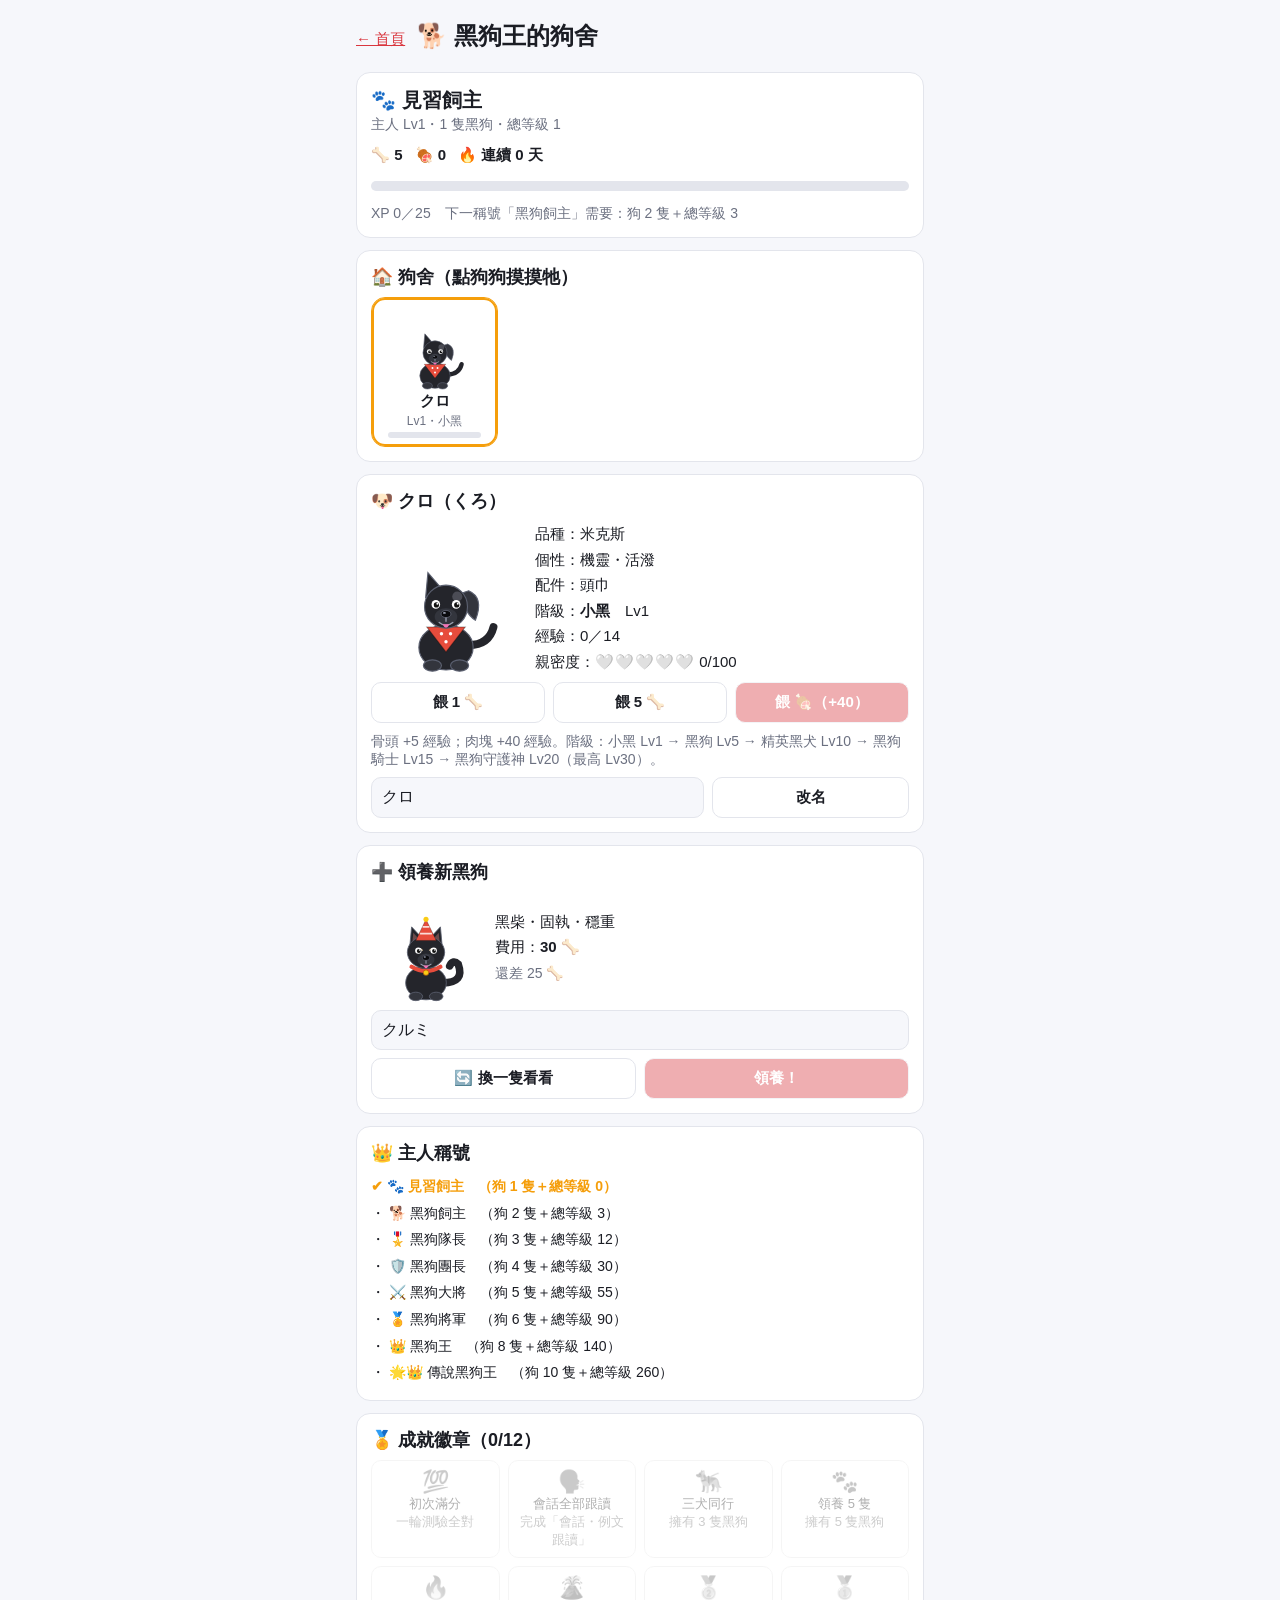
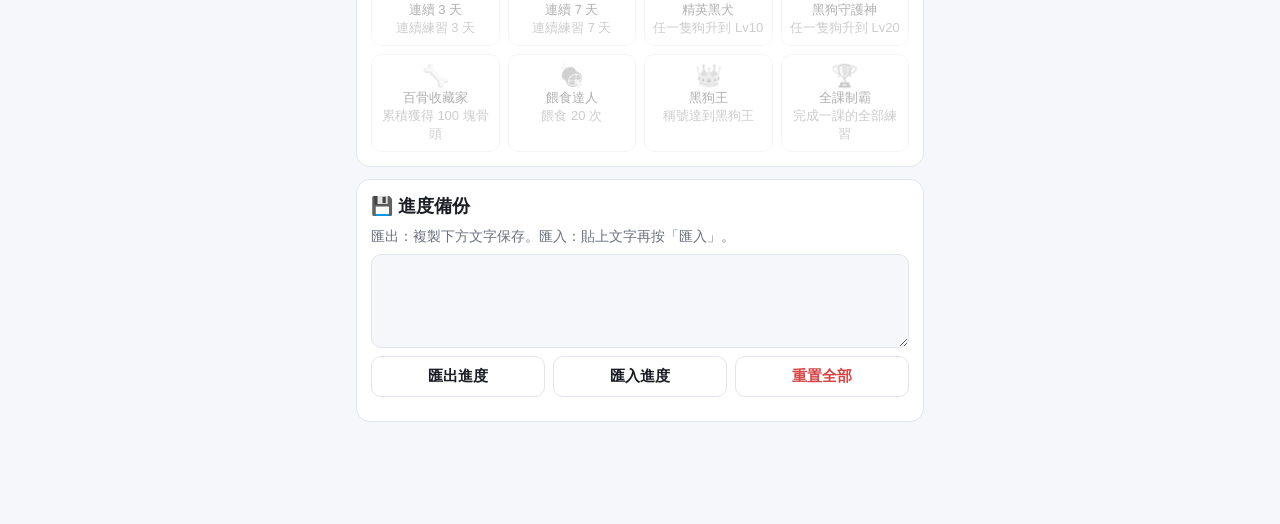
==== kennel.html @ 77632ab3 "みんなの日本語・黑狗王之路：第23課＋黑狗王系統" ====
<!doctype html><html lang="zh-Hant"><head><meta charset="utf-8"><link rel="icon" href="data:,"><meta http-equiv="Cache-Control" content="no-cache"><meta name="viewport" content="width=device-width,initial-scale=1"><title>狗舍｜みんなの日本語・黑狗王之路</title><link rel="stylesheet" href="style.css?v=1"></head><body><div class="w">
<div class="wk-top" style="padding:8px 0"><a class="nav" href="index.html">← 首頁</a><h1>🐕 黑狗王的狗舍</h1></div><div id="kennel"></div></div>
<script>window.PAGEVER="1"</script><script src="jp.js?v=1"></script><script src="rw.js?v=1"></script><script src="dogs.js?v=1"></script><script>DOGS.kennel(document.getElementById("kennel"));RW.verCheck()</script></body></html>
---- style.css ----
:root{--tint:#eef3ff;--bg:#f6f7fb;--fg:#1b1d24;--mu:#6b7080;--cd:#fff;--ln:#e3e5ec;--ac:#2f6fed;--ok:#1a9a5a;--bad:#d64545}
@media(prefers-color-scheme:dark){:root{--tint:#232a3b;--bg:#121318;--fg:#eceef4;--mu:#9aa0b0;--cd:#1d1f27;--ln:#2c2f3a;--ac:#6ea0ff}}
*{box-sizing:border-box}body{margin:0;background:var(--bg);color:var(--fg);font-family:-apple-system,"PingFang TC","Noto Sans TC",sans-serif;padding-bottom:70px}
.w{max-width:600px;margin:0 auto;padding:8px 16px 16px;display:flex;flex-direction:column;gap:8px}h1{font-size:24px;margin:4px 0}h2{font-size:20px;margin:14px 0 0;padding-top:6px;border-top:2px solid var(--ln)}
.box{background:var(--cd);border:1px solid var(--ln);border-radius:14px;padding:18px;display:flex;flex-direction:column;gap:10px}.c{text-align:center}
.seg{display:flex;flex-wrap:wrap;gap:4px;background:var(--ln);border-radius:8px;padding:3px}.seg button{flex:1 1 auto;padding:8px 10px;border:0;border-radius:6px;font-size:15px;background:transparent;color:var(--fg)}.seg button.on{background:var(--ac);color:#fff}
.row{display:flex;flex-wrap:wrap;gap:8px}.b{flex:1 1 110px;padding:12px;font-size:17px;border-radius:10px;border:1px solid var(--ln);background:var(--cd);color:var(--fg);font-weight:600}.b.p{background:var(--ac);color:#fff}
.big{font-size:38px;font-weight:800;overflow-wrap:anywhere}.hl{color:var(--ac)}.mu{color:var(--mu)}.cue{padding:10px;border-radius:10px;background:var(--ln);font-size:18px;font-weight:700}.tx .cue:empty{display:none}
.ga{display:grid;grid-template-columns:repeat(auto-fill,minmax(140px,1fr));gap:10px}
.ca{position:relative;background:var(--cd);border:1px solid var(--ln);border-radius:14px;padding:26px 10px 10px;text-align:center;cursor:pointer;min-width:0}
.ca.cur{border-color:var(--ac);box-shadow:0 0 0 2px var(--ac) inset}.ca .en{font-size:17px;font-weight:800;overflow-wrap:anywhere}.ca .zh{font-size:14px;margin-top:2px}.ca .tg{font-size:12px;color:var(--mu);margin-top:4px}.ca .sp{position:absolute;top:8px;right:10px;font-size:14px;opacity:.7}
.sen{font-size:20px;font-weight:700;line-height:1.4}.def{font-size:17px;line-height:1.5}
.sn{position:relative;padding:6px 40px 6px 8px;border-radius:8px;font-size:18px;line-height:1.55;cursor:pointer}.sn.hl{background:var(--tint);outline:2px solid var(--ac)}.pa{margin-bottom:10px}
.sn .pm{position:absolute;right:4px;top:6px;font-size:12px}.kw{background:#ffe9a8;color:#1b1d24;border-radius:4px;padding:0 3px;font-weight:700}.kw sup{color:#c0392b;font-size:11px;margin-right:2px}.gl{color:var(--mu);font-size:14px}
.tb{width:100%;border-collapse:collapse;font-size:16px}.tb td{padding:8px;border-bottom:1px solid var(--ln);cursor:pointer}.tb td:first-child{font-weight:700;width:38%}
a.nav{color:var(--ac)}

/* week header + jump nav */
.wk{display:flex;flex-direction:column;gap:6px}
.wk-top{display:flex;align-items:baseline;gap:8px 12px;flex-wrap:wrap;font-size:15px}
.wk h1{font-size:16px;margin:0;display:flex;align-items:baseline;gap:6px;white-space:nowrap}
.wk-date{font-size:14px;font-weight:600;color:var(--mu);letter-spacing:0;opacity:.95}
.jump{position:sticky;top:0;z-index:30;background:var(--bg);margin:0 -16px;padding:2px 8px 0;
  box-shadow:0 8px 0 0 var(--bg)}
.jump-bar{display:flex;border-bottom:1px solid var(--ln)}
.jump button{flex:1;padding:11px 6px 10px;font-size:16px;font-weight:650;line-height:1.2;border:0;border-radius:0;background:transparent;color:var(--mu);-webkit-tap-highlight-color:transparent;position:relative}
.jump button.on{background:transparent;color:var(--fg);font-weight:800}
.jump button.on::after{content:"";position:absolute;left:22%;right:22%;bottom:-1px;height:2.5px;background:var(--ac);border-radius:2px 2px 0 0}
.panel[hidden]{display:none!important}
.panel{display:flex;flex-direction:column;gap:10px}

#pv,#pl,#nx{flex:1 1 0;min-width:0;padding:12px 6px;font-size:15px;white-space:nowrap}
.zhs{display:none;font-size:15px;line-height:1.5;color:var(--mu);font-weight:400;margin-top:2px}.showzh .zhs{display:block}
.vl{border-top:1px solid var(--ln);padding-top:10px;display:flex;flex-direction:column;gap:4px}.vw{font-size:15px;line-height:1.45}.vw.pl{cursor:pointer}.vw .vn{color:#c0392b;margin-right:3px}

.bc{padding:12px 14px;gap:4px}.bc .big{font-size:34px;line-height:1.15}.bc .pm{line-height:1.1}.bc .pm:empty,.bc #ipa,.bc #def,.bc #ex:empty{display:none}.bc #tag{font-size:15px;line-height:1.3}.bc #tag .nt{font-size:12px;display:block}.bc #ex{text-align:center;margin-top:4px;line-height:1.4}.bc .cue{padding:6px 10px;font-size:16px;margin-top:2px}
.bc .cue:empty{display:none}

.ph{margin:10px 0;padding:0}.ph img{display:block;width:100%;height:180px;object-fit:cover;border-radius:12px}.ph figcaption{font-size:11px;color:var(--mu);margin-top:4px;line-height:1.4}

/* ===== 日文版 ===== */
:root{--ac:#d9363e}@media(prefers-color-scheme:dark){:root{--ac:#ff7a80;--tint:#3a2326}}:root{--tint:#fdecec}
body{font-family:-apple-system,"PingFang TC","Hiragino Sans","Noto Sans TC","Noto Sans JP",sans-serif}
ruby{ruby-align:center}rt{font-size:.5em;font-weight:500;color:var(--mu);letter-spacing:0}.nofg rt{display:none}
.ctl{display:flex;gap:8px}.tg{flex:1;padding:8px;border-radius:10px;border:1px solid var(--ln);background:var(--cd);color:var(--mu);font-size:14px;font-weight:600}.tg.on{color:var(--fg);border-color:var(--ac)}
.bc{padding:14px;gap:6px;align-items:center}.bc .big{font-size:40px;line-height:1.3}.bc .big.zhf{font-size:28px}.bc .rbig{font-size:34px;font-weight:800;line-height:1.7}.zhb{font-size:22px;font-weight:700;color:var(--ac)}
.bk{display:flex;flex-direction:column;gap:4px;align-items:center}.exs{margin-top:6px;border-top:1px dashed var(--ln);padding-top:8px}.exj{font-size:20px;line-height:1.9;font-weight:600}
.vb{display:inline-block;font-size:12px;border:1px solid var(--ln);border-radius:8px;padding:0 6px;color:var(--mu);font-weight:600}.vb.vi{color:#1a8a5a;border-color:#1a8a5a}.vb.vt{color:#c2410c;border-color:#c2410c}
.cue{padding:10px;border-radius:10px;background:var(--ln);font-size:18px;font-weight:700;text-align:center}.cue:empty{display:none}
.ca{padding:24px 8px 8px}.ca .en{font-size:19px;font-weight:800;line-height:1.8}.ca .zh{font-size:13px}.ca .tg2{margin-top:4px}
.hl{color:var(--ac)}.zhs{display:none;font-size:15px;line-height:1.5;color:var(--mu);font-weight:400;margin-top:2px}.showzh .zhs{display:block}
.sn{padding:6px 8px;border-radius:10px;font-size:20px;line-height:1.9;cursor:pointer;margin-bottom:4px}.sn .jt{font-weight:600}.sn.rep{margin-left:10px}.rn{display:inline-block;font-size:12px;font-weight:700;color:var(--mu);margin-right:6px}
.sn.r0{background:rgba(217,54,62,.07)}.sn.r1{background:rgba(47,111,237,.08)}.sn.hl{background:var(--tint);outline:2px solid var(--ac);color:inherit}.sn.hide .jt{filter:blur(8px)}.jt.rep{padding-left:14px;color:var(--ac)}
.nl{padding:6px 4px;cursor:pointer;border-bottom:1px solid var(--ln)}.nj{font-size:20px;line-height:1.9;font-weight:600}.ncard{display:flex;flex-direction:column;gap:2px;border-top:2px solid var(--ln);padding-top:10px}.tip{font-size:14px;color:var(--mu);margin-top:4px}
.tb th{text-align:left;font-size:14px;color:var(--mu);padding:6px}.tb td:first-child{width:auto}
.qr{min-height:24px;font-weight:700;font-size:17px}.why{font-weight:400;font-size:15px;color:var(--fg);margin-top:4px;line-height:1.5}.sen.ok{color:var(--ok)}.sen.bad{color:var(--bad)}.sen.zhf{font-size:24px}
.blank{display:inline-block;min-width:1.6em;border-bottom:3px solid var(--ac);text-align:center;color:var(--ac);font-weight:800}.blank.good{color:var(--ok);border-color:var(--ok)}.blank.wrong{color:var(--bad);border-color:var(--bad)}
.zhq{font-size:20px;font-weight:700}.ans-line{min-height:56px;border:2px dashed var(--ln);border-radius:12px;padding:8px;display:flex;flex-wrap:wrap;gap:6px;justify-content:center;align-items:center}
.chips{display:flex;flex-wrap:wrap;gap:8px;justify-content:center}.chip{font-size:19px;padding:6px 12px;border-radius:10px;border:1px solid var(--ln);background:var(--cd);color:var(--fg);line-height:1.9}.chip.on{border-color:var(--ac)}.chip.used{opacity:.25}
#qo .b{font-size:20px}
.pm:empty{display:none}
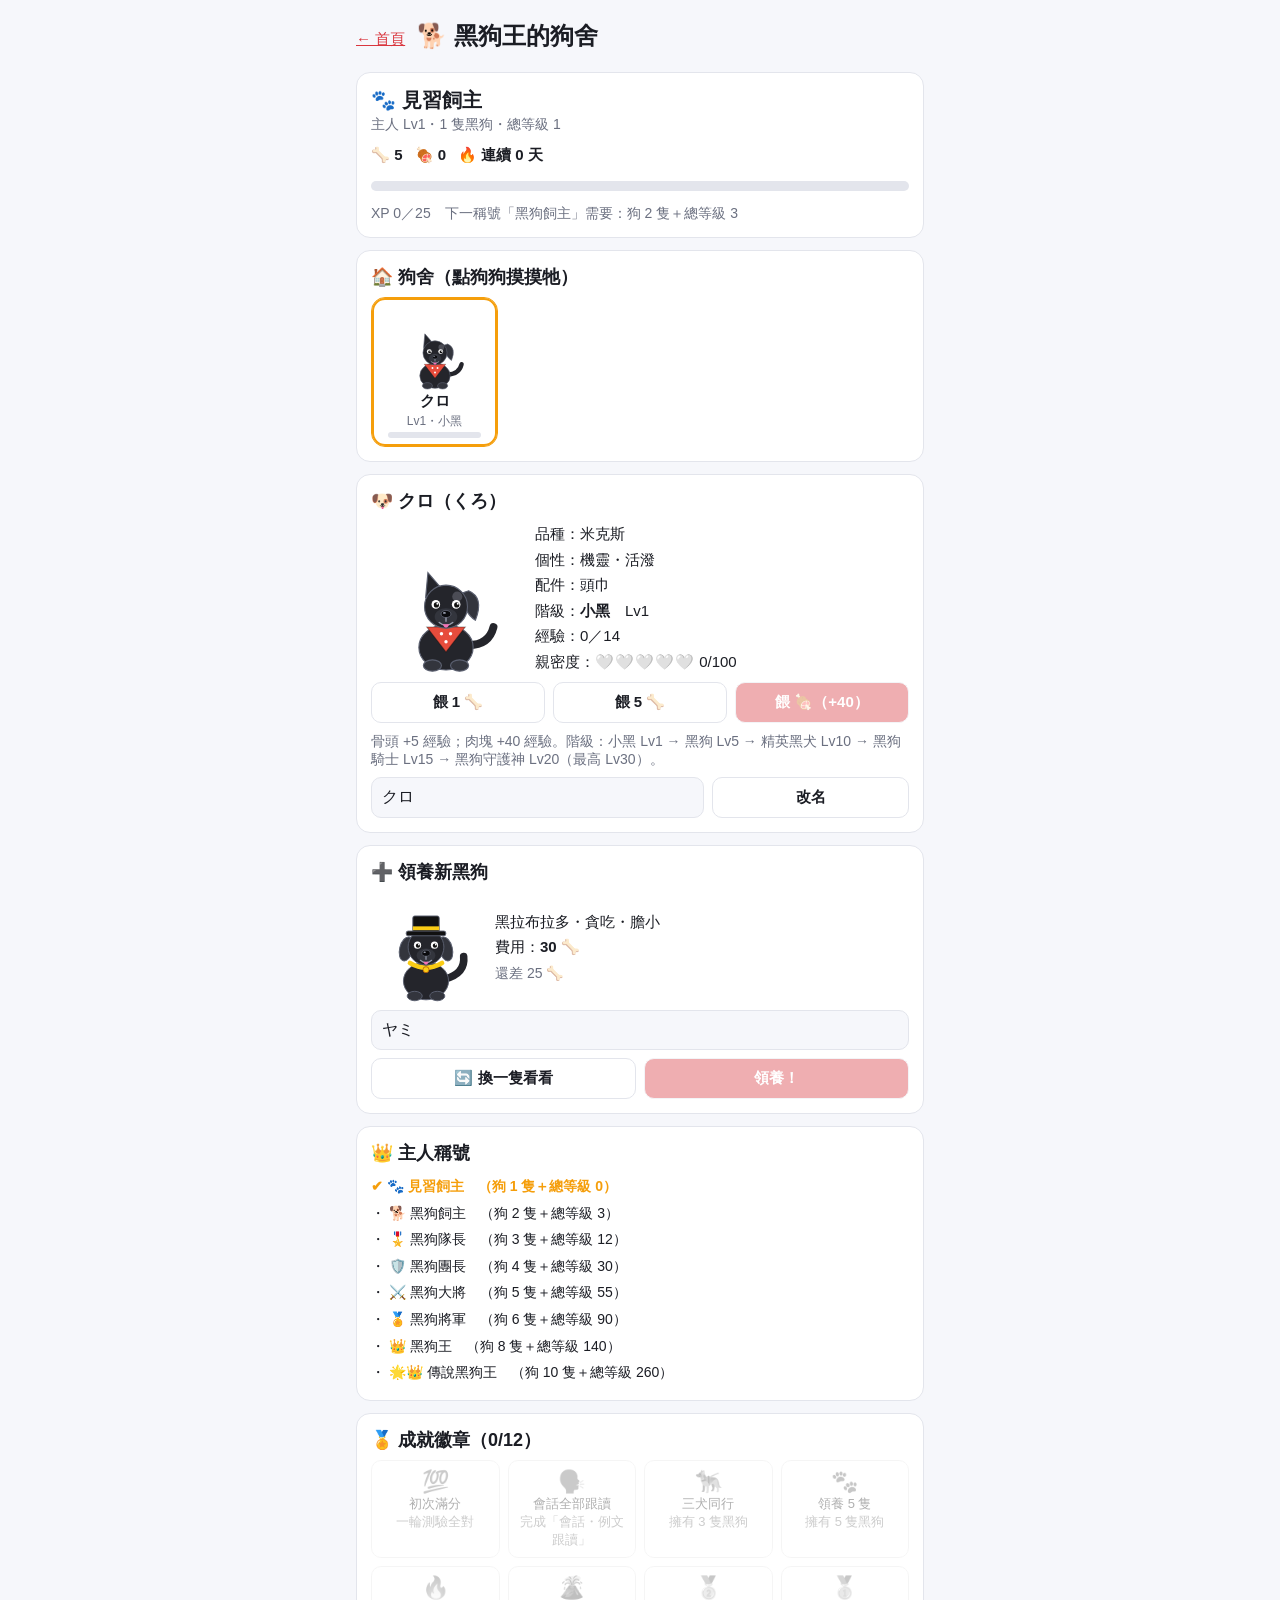
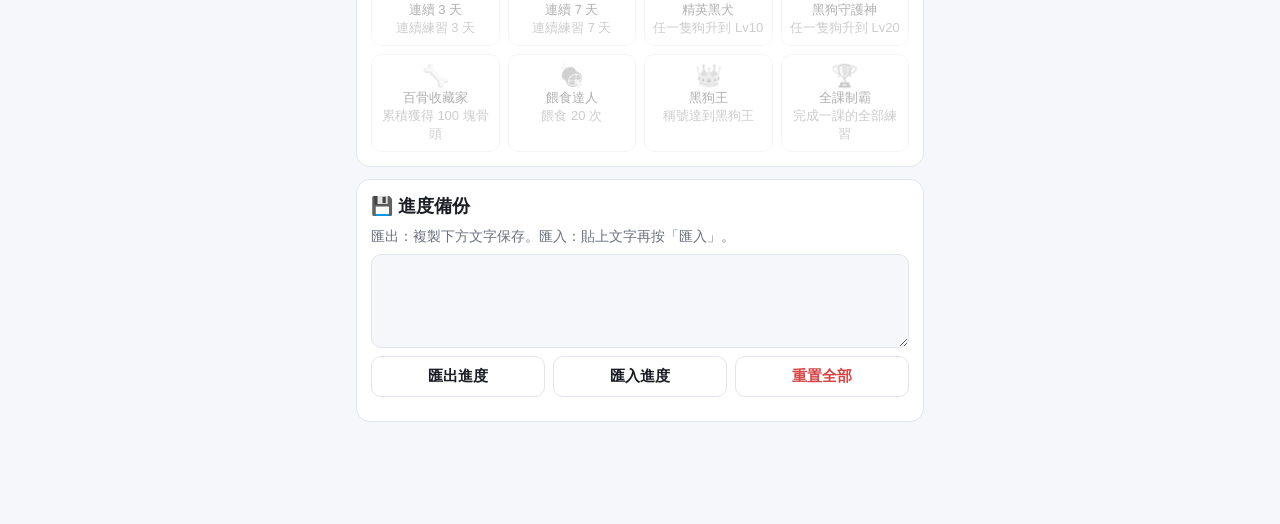
==== commit 56a594d6: "第23課：例文・會話改為教科書原文，更新練習題與語音（v2）" ====
--- a/kennel.html
+++ b/kennel.html
@@ -1,3 +1,3 @@
-<!doctype html><html lang="zh-Hant"><head><meta charset="utf-8"><link rel="icon" href="data:,"><meta http-equiv="Cache-Control" content="no-cache"><meta name="viewport" content="width=device-width,initial-scale=1"><title>狗舍｜みんなの日本語・黑狗王之路</title><link rel="stylesheet" href="style.css?v=1"></head><body><div class="w">
+<!doctype html><html lang="zh-Hant"><head><meta charset="utf-8"><link rel="icon" href="data:,"><meta http-equiv="Cache-Control" content="no-cache"><meta name="viewport" content="width=device-width,initial-scale=1"><title>狗舍｜みんなの日本語・黑狗王之路</title><link rel="stylesheet" href="style.css?v=2"></head><body><div class="w">
 <div class="wk-top" style="padding:8px 0"><a class="nav" href="index.html">← 首頁</a><h1>🐕 黑狗王的狗舍</h1></div><div id="kennel"></div></div>
-<script>window.PAGEVER="1"</script><script src="jp.js?v=1"></script><script src="rw.js?v=1"></script><script src="dogs.js?v=1"></script><script>DOGS.kennel(document.getElementById("kennel"));RW.verCheck()</script></body></html>
+<script>window.PAGEVER="2"</script><script src="jp.js?v=2"></script><script src="rw.js?v=2"></script><script src="dogs.js?v=2"></script><script>DOGS.kennel(document.getElementById("kennel"));RW.verCheck()</script></body></html>
